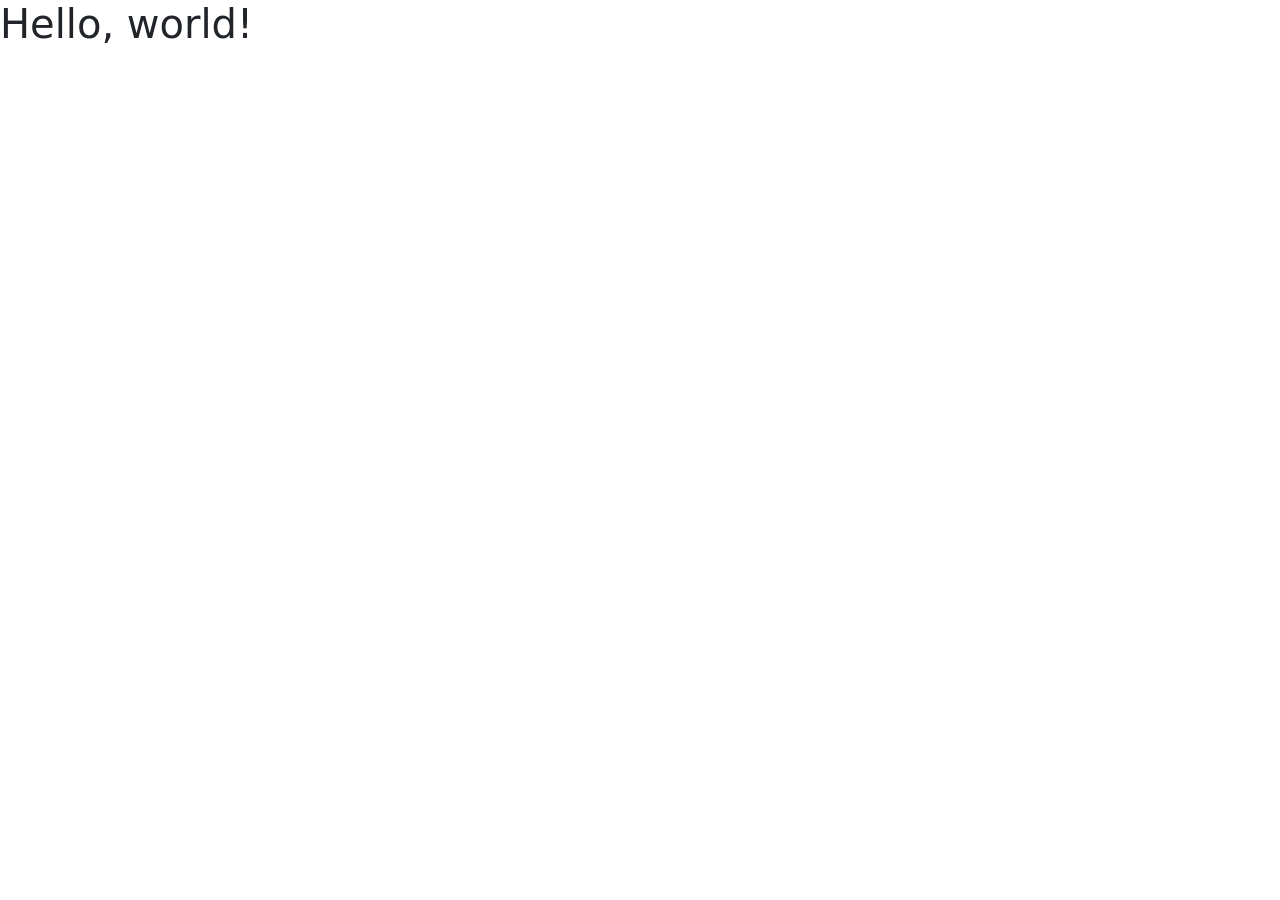
==== src/index.html @ 1b0dd994 "added html and style files" ====
<!doctype html>
<html lang="en">
  <head>
    <meta charset="utf-8">
    <meta name="viewport" content="width=device-width, initial-scale=1">
    <title>Simple Homepage-Alarado </title>
    <link href="https://cdn.jsdelivr.net/npm/bootstrap@5.3.3/dist/css/bootstrap.min.css" rel="stylesheet" integrity="sha384-QWTKZyjpPEjISv5WaRU9OFeRpok6YctnYmDr5pNlyT2bRjXh0JMhjY6hW+ALEwIH" crossorigin="anonymous">
    <link rel="stylesheet" href="style.css">
  </head>
  <body>
    <h1>Hello, world!</h1>
    <script src="https://cdn.jsdelivr.net/npm/bootstrap@5.3.3/dist/js/bootstrap.bundle.min.js" integrity="sha384-YvpcrYf0tY3lHB60NNkmXc5s9fDVZLESaAA55NDzOxhy9GkcIdslK1eN7N6jIeHz" crossorigin="anonymous"></script>
  </body>
</html>
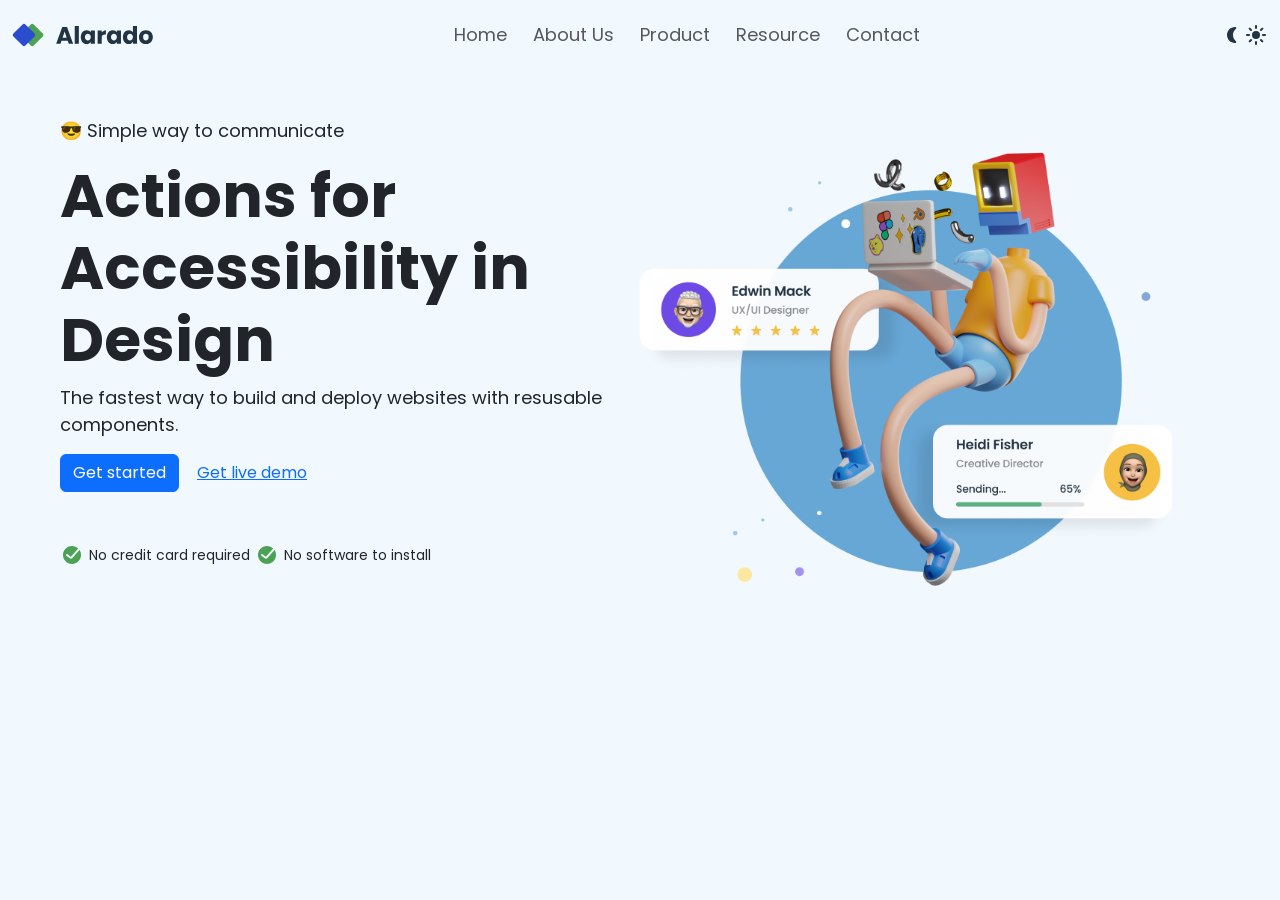
==== commit 64e71a96: "modified index and style files" ====
--- a/src/index.html
+++ b/src/index.html
@@ -1,14 +1,80 @@
 <!doctype html>
 <html lang="en">
-  <head>
-    <meta charset="utf-8">
-    <meta name="viewport" content="width=device-width, initial-scale=1">
-    <title>Simple Homepage-Alarado </title>
-    <link href="https://cdn.jsdelivr.net/npm/bootstrap@5.3.3/dist/css/bootstrap.min.css" rel="stylesheet" integrity="sha384-QWTKZyjpPEjISv5WaRU9OFeRpok6YctnYmDr5pNlyT2bRjXh0JMhjY6hW+ALEwIH" crossorigin="anonymous">
-    <link rel="stylesheet" href="style.css">
-  </head>
-  <body>
-    <h1>Hello, world!</h1>
-    <script src="https://cdn.jsdelivr.net/npm/bootstrap@5.3.3/dist/js/bootstrap.bundle.min.js" integrity="sha384-YvpcrYf0tY3lHB60NNkmXc5s9fDVZLESaAA55NDzOxhy9GkcIdslK1eN7N6jIeHz" crossorigin="anonymous"></script>
-  </body>
+
+<head>
+  <meta charset="utf-8">
+  <meta name="viewport" content="width=device-width, initial-scale=1">
+  <title>Simple Homepage-Alarado </title>
+  <link href="https://cdn.jsdelivr.net/npm/bootstrap@5.3.3/dist/css/bootstrap.min.css" rel="stylesheet"
+    integrity="sha384-QWTKZyjpPEjISv5WaRU9OFeRpok6YctnYmDr5pNlyT2bRjXh0JMhjY6hW+ALEwIH" crossorigin="anonymous">
+  <link rel="preconnect" href="https://fonts.googleapis.com">
+  <link rel="preconnect" href="https://fonts.gstatic.com" crossorigin>
+  <link href="https://fonts.googleapis.com/css2?family=Poppins:wght@400;500;600;700&display=swap" rel="stylesheet">
+  <link rel="stylesheet" href="style.css">
+</head>
+
+<body>
+  <main>
+    <nav class="navbar navbar-expand-lg">
+      <div class="container-fluid px-10">
+        <img src="./public/alarado-icon-homepage.svg" alt="Alarado-icon">
+        <button class="navbar-toggler" type="button" data-bs-toggle="collapse" data-bs-target="#navbarNav" aria-controls="navbarNav" aria-expanded="false" aria-label="Toggle navigation">
+          <span class="navbar-toggler-icon"></span>
+        </button>
+        <div class="collapse navbar-collapse d-flex justify-content-center" id="navbarNav">
+          <ul class="navbar-nav">
+            <li class="nav-item">
+              <a class="nav-link" href="#">Home</a>
+            </li>
+            <li class="nav-item">
+              <a class="nav-link" href="#">About Us</a>
+            </li>
+            <li class="nav-item">
+              <a class="nav-link" href="#">Product</a>
+            </li>
+            <li class="nav-item">
+              <a class="nav-link" href="#">Resource</a>
+            </li>
+            <li class="nav-item">
+              <a class="nav-link" href="#">Contact</a>
+            </li>
+          </ul>
+
+        </div>
+        <img src="./public/Moon_fill.svg" alt="half-moon">
+        <img src="./public/Sun_fill.svg" alt="Sun">
+      </div>
+    </nav>
+
+    <div class="container m-5">
+      <div class="row">
+        <div class="col">
+          <p>😎  Simple way to communicate</p>
+          <h1>Actions for Accessibility in Design</h1>
+          <p>The fastest way to build and deploy websites with resusable components.</p>
+          <button type="button" class="btn btn-primary">Get started</button>
+          <button type="button" class="btn btn-link">Get live demo</button>
+          <br>
+          <div class="bottom-text mt-5">
+          <img src="./public/Done_ring_round_fill.svg" alt="right-round-ring"/>
+          <span class="small-text"> No credit card required</span>
+          <img src="./public/Done_ring_round_fill.svg" alt="right-round-ring"/>
+          <span class="small-text"> No software to install</span>
+          </div>
+
+        </div>
+        <div class="col">
+          <img src="./public/hero-image-simple-homepage.png" alt="hero" class="img-fluid">
+        </div>
+      </div>
+    </div>
+  </main>
+
+
+
+  <script src="https://cdn.jsdelivr.net/npm/bootstrap@5.3.3/dist/js/bootstrap.bundle.min.js"
+    integrity="sha384-YvpcrYf0tY3lHB60NNkmXc5s9fDVZLESaAA55NDzOxhy9GkcIdslK1eN7N6jIeHz"
+    crossorigin="anonymous"></script>
+</body>
+
 </html>
--- a/src/style.css
+++ b/src/style.css
@@ -0,0 +1,22 @@
+body{
+    font-family: "Poppins",sans-serif;
+    font-size: 1.125rem;
+    background-color: #F2F9FE;
+}
+
+.nav-item > .nav-link{
+    margin: 5px;
+}
+
+h1{
+    font-size: 3.75rem;
+    font-weight: 700;
+}
+
+button{
+    font-size: 1rem;
+}
+
+.small-text{
+    font-size: 0.875rem;
+}
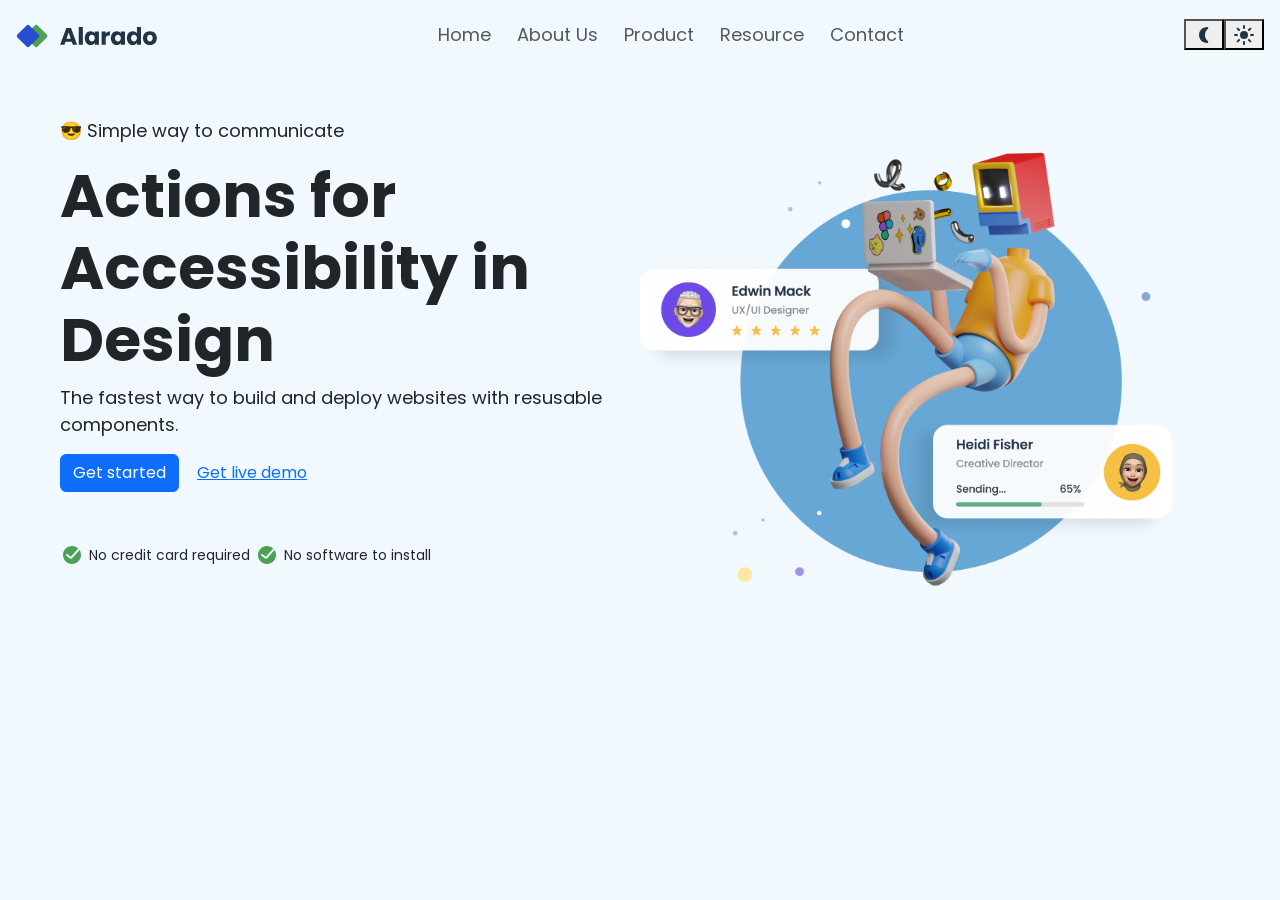
==== commit bd020a89: "added light and dark mode css files" ====
--- a/src/index.html
+++ b/src/index.html
@@ -10,19 +10,21 @@
   <link rel="preconnect" href="https://fonts.googleapis.com">
   <link rel="preconnect" href="https://fonts.gstatic.com" crossorigin>
   <link href="https://fonts.googleapis.com/css2?family=Poppins:wght@400;500;600;700&display=swap" rel="stylesheet">
-  <link rel="stylesheet" href="style.css">
+  <link id="theme-style" rel="stylesheet" href="light-mode.css">
 </head>
 
 <body>
   <main>
     <nav class="navbar navbar-expand-lg">
-      <div class="container-fluid px-10">
+      <div class="container-fluid px-3">
+        <a class="navbar-brand" href="#">
         <img src="./public/alarado-icon-homepage.svg" alt="Alarado-icon">
+        </a>
         <button class="navbar-toggler" type="button" data-bs-toggle="collapse" data-bs-target="#navbarNav" aria-controls="navbarNav" aria-expanded="false" aria-label="Toggle navigation">
           <span class="navbar-toggler-icon"></span>
         </button>
-        <div class="collapse navbar-collapse d-flex justify-content-center" id="navbarNav">
-          <ul class="navbar-nav">
+        <div class="collapse navbar-collapse justify-content-end" id="navbarNav">
+          <ul class="navbar-nav mx-auto">
             <li class="nav-item">
               <a class="nav-link" href="#">Home</a>
             </li>
@@ -40,14 +42,18 @@
             </li>
           </ul>
 
-        </div>
+        <div class="d-flex ms-3">
+          <button id="dark-mode">
         <img src="./public/Moon_fill.svg" alt="half-moon">
+        </button>
+        <button id="light-mode">
         <img src="./public/Sun_fill.svg" alt="Sun">
+        </button>
       </div>
     </nav>
 
     <div class="container m-5">
-      <div class="row">
+      <div class="row d-flex flex-column-reverse flex-lg-row">
         <div class="col">
           <p>😎  Simple way to communicate</p>
           <h1>Actions for Accessibility in Design</h1>
--- a/src/light-mode.css
+++ b/src/light-mode.css
@@ -0,0 +1,22 @@
+body{
+    font-family: "Poppins",sans-serif;
+    font-size: 1.125rem;
+    background-color: #F2F9FE;
+}
+
+.nav-item > .nav-link{
+    margin: 5px;
+}
+
+h1{
+    font-size: 3.75rem;
+    font-weight: 700;
+}
+
+button{
+    font-size: 1rem;
+}
+
+.small-text{
+    font-size: 0.875rem;
+}
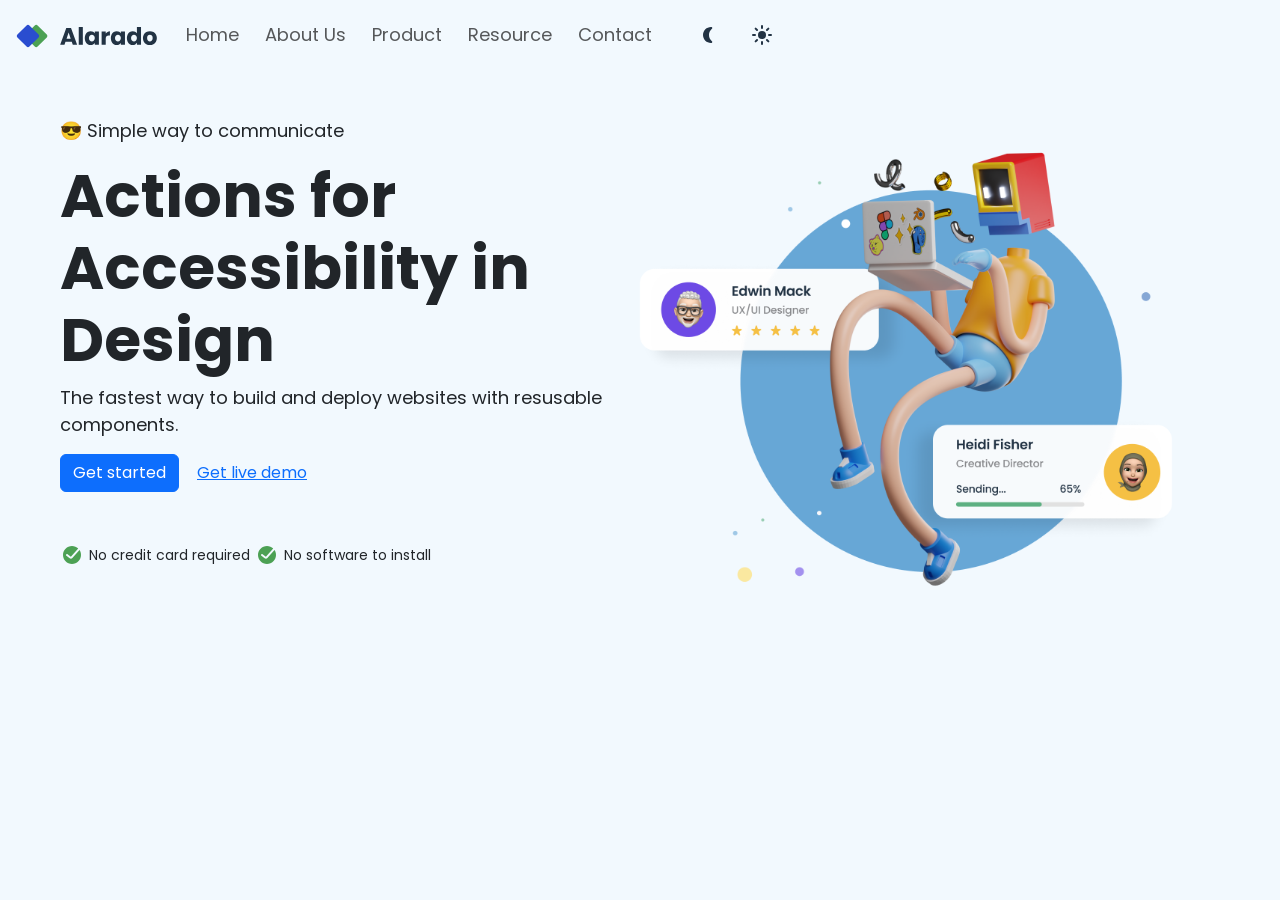
==== commit 3d7eb4b0: "Update README and enhance navigation styles for light/dark mode toggle" ====
--- a/src/index.html
+++ b/src/index.html
@@ -18,13 +18,14 @@
     <nav class="navbar navbar-expand-lg">
       <div class="container-fluid px-3">
         <a class="navbar-brand" href="#">
-        <img src="./public/alarado-icon-homepage.svg" alt="Alarado-icon">
+          <img src="./public/alarado-icon-homepage.svg" alt="Alarado-icon" id="brand-icon">
         </a>
-        <button class="navbar-toggler" type="button" data-bs-toggle="collapse" data-bs-target="#navbarNav" aria-controls="navbarNav" aria-expanded="false" aria-label="Toggle navigation">
+        <button class="navbar-toggler" type="button" data-bs-toggle="collapse" data-bs-target="#navbarNav"
+          aria-controls="navbarNav" aria-expanded="false" aria-label="Toggle navigation">
           <span class="navbar-toggler-icon"></span>
         </button>
-        <div class="collapse navbar-collapse justify-content-end" id="navbarNav">
-          <ul class="navbar-nav mx-auto">
+        <div class="collapse navbar-collapse justify-content-start" id="navbarNav">
+          <ul class="navbar-nav">
             <li class="nav-item">
               <a class="nav-link" href="#">Home</a>
             </li>
@@ -42,30 +43,32 @@
             </li>
           </ul>
 
-        <div class="d-flex ms-3">
-          <button id="dark-mode">
-        <img src="./public/Moon_fill.svg" alt="half-moon">
-        </button>
-        <button id="light-mode">
-        <img src="./public/Sun_fill.svg" alt="Sun">
-        </button>
+          <div class="toggle-buttons d-flex ms-3">
+            <button id="dark-mode">
+              <img src="./public/Moon_fill.svg" alt="half-moon" id="moon-image">
+            </button>
+            <button id="light-mode">
+              <img src="./public/Sun_fill.svg" alt="Sun">
+            </button>
+          </div>
+        </div>
       </div>
     </nav>
 
     <div class="container m-5">
       <div class="row d-flex flex-column-reverse flex-lg-row">
         <div class="col">
-          <p>😎  Simple way to communicate</p>
+          <p class="light-text">😎 Simple way to communicate</p>
           <h1>Actions for Accessibility in Design</h1>
           <p>The fastest way to build and deploy websites with resusable components.</p>
           <button type="button" class="btn btn-primary">Get started</button>
           <button type="button" class="btn btn-link">Get live demo</button>
           <br>
           <div class="bottom-text mt-5">
-          <img src="./public/Done_ring_round_fill.svg" alt="right-round-ring"/>
-          <span class="small-text"> No credit card required</span>
-          <img src="./public/Done_ring_round_fill.svg" alt="right-round-ring"/>
-          <span class="small-text"> No software to install</span>
+            <img src="./public/Done_ring_round_fill.svg" alt="right-round-ring" />
+            <span class="small-text"> No credit card required</span>
+            <img src="./public/Done_ring_round_fill.svg" alt="right-round-ring" />
+            <span class="small-text"> No software to install</span>
           </div>
 
         </div>
@@ -76,11 +79,9 @@
     </div>
   </main>
 
-
-
   <script src="https://cdn.jsdelivr.net/npm/bootstrap@5.3.3/dist/js/bootstrap.bundle.min.js"
-    integrity="sha384-YvpcrYf0tY3lHB60NNkmXc5s9fDVZLESaAA55NDzOxhy9GkcIdslK1eN7N6jIeHz"
-    crossorigin="anonymous"></script>
+    integrity="sha384-YvpcrYf0tY3lHB60NNkmXc5s9fDVZLESaAA55NDzOxhy9GkcIdslK1eN7N6jIeHz" crossorigin="anonymous"></script>
+  <script src="./theme.js"></script>
 </body>
 
 </html>
--- a/src/light-mode.css
+++ b/src/light-mode.css
@@ -19,4 +19,28 @@
 
 .small-text{
     font-size: 0.875rem;
+}
+
+.toggle-buttons button {
+  background: none;
+  border: none;
+  cursor: pointer;
+  margin: 0 5px;
+  padding: 10px;
+  border-radius: 50%;
+  transition: background-color 0.3s ease;
+}
+
+.toggle-buttons button:hover {
+  background-color: rgba(0, 0, 0, 0.1);
+}
+
+.toggle-buttons img {
+  width: 24px;
+  height: 24px;
+}
+
+/* Align navigation items to the left */
+.navbar-nav {
+  margin-left: 0;
 }
